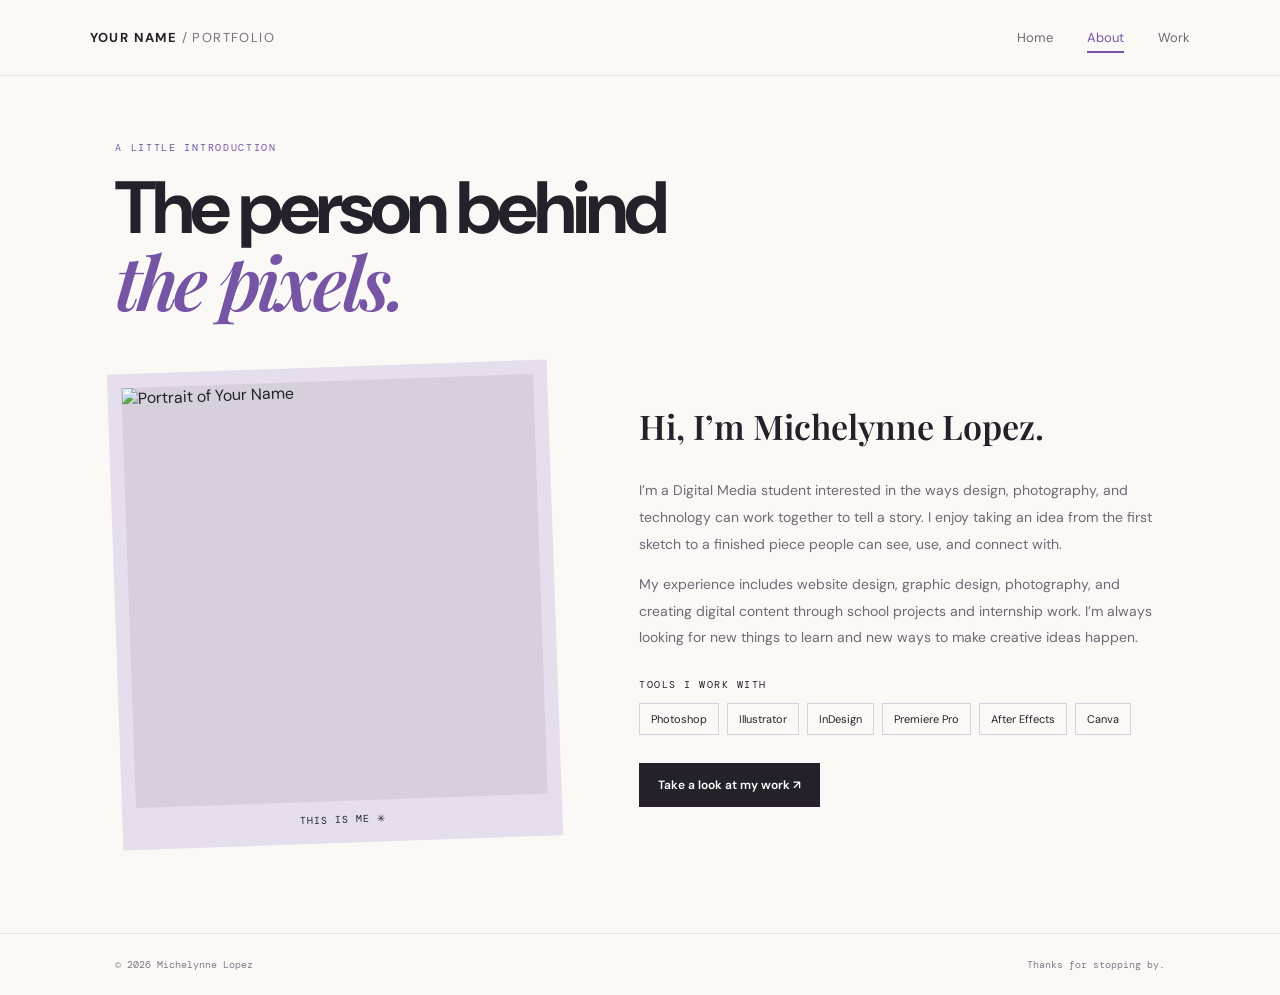
==== about.html @ b55308dc "Assets and Template Assets and Template" ====
<!DOCTYPE html>
<html lang="en">
<head><meta charset="UTF-8"><meta name="viewport" content="width=device-width, initial-scale=1.0"><title>About | Your Name</title><link rel="stylesheet" href="style.css"></head>
<body>
  <header class="site-header"><a class="brand" href="index.html">YOUR NAME<span> / PORTFOLIO</span></a><nav class="nav" aria-label="Main navigation"><a href="index.html">Home</a><a class="active" href="about.html">About</a><a href="work.html">Work</a></nav></header>
  <main class="page-wrap">
    <p class="eyebrow">A LITTLE INTRODUCTION</p><h1 class="page-title">The person behind<br><span>the pixels.</span></h1>
    <section class="about-layout">
      <div class="about-image"><img src="images/about-me.jpg" alt="Portrait of Your Name"><span class="image-caption">THIS IS ME ✳</span></div>
      <div class="about-copy">
        <h2>Hi, I’m Michelynne Lopez.</h2>
        <p>I’m a Digital Media student interested in the ways design, photography, and technology can work together to tell a story. I enjoy taking an idea from the first sketch to a finished piece people can see, use, and connect with.</p>
        <p>My experience includes website design, graphic design, photography, and creating digital content through school projects and internship work. I’m always looking for new things to learn and new ways to make creative ideas happen.</p>
        <h3>TOOLS I WORK WITH</h3>
        <div class="tool-list"><span>Photoshop</span><span>Illustrator</span><span>InDesign</span><span>Premiere Pro</span><span>After Effects</span><span>Canva</span></div>
        <a class="button button-dark" href="work.html">Take a look at my work ↗</a>
      </div>
    </section>
  </main>
  <footer class="site-footer"><span>© 2026 Michelynne Lopez</span><span>Thanks for stopping by.</span></footer>
</body>
</html>
---- style.css ----
@import url('https://fonts.googleapis.com/css2?family=DM+Mono:wght@400;500&family=DM+Sans:wght@400;500;600;700&family=Playfair+Display:ital,wght@0,600;0,700;1,600;1,700&display=swap');

:root{--ink:#25212b;--muted:#77717e;--paper:#fbf9f6;--purple:#7655a5;--lilac:#e9e0f4;--line:#e8e2e9}
*{box-sizing:border-box}html{scroll-behavior:smooth}body{margin:0;background:var(--paper);color:var(--ink);font-family:'DM Sans',sans-serif}a{color:inherit;text-decoration:none}.site-header{height:76px;padding:0 7%;display:flex;align-items:center;justify-content:space-between;border-bottom:1px solid var(--line);background:rgba(251,249,246,.94)}.brand{font-size:13px;font-weight:700;letter-spacing:1.4px}.brand span{font-weight:400;color:var(--muted)}.nav{display:flex;align-items:center;gap:34px}.nav a{font-size:13px;color:#6e6874;position:relative;padding:9px 0;transition:color .2s}.nav a:after{content:'';position:absolute;left:0;bottom:2px;width:0;height:2px;background:var(--purple);transition:width .2s}.nav a:hover,.nav a.active{color:var(--purple)}.nav a:hover:after,.nav a.active:after{width:100%}
.hero{padding:76px 9% 90px;display:flex;align-items:center;justify-content:space-between;gap:7%;min-height:570px}.hero-copy{flex:1;max-width:510px}.eyebrow,.card-type,.category-info>span,.project-card span{font-family:'DM Mono',monospace;font-size:10px;letter-spacing:1.7px;color:var(--purple)}h1,h2,h3,p{margin-top:0}.hero h1,.page-title{font-size:clamp(52px,7vw,88px);line-height:.98;letter-spacing:-4px;margin:22px 0}.hero h1 span,.page-title span{font-family:'Playfair Display',serif;font-style:italic;color:var(--purple);font-weight:600}.intro,.page-intro{max-width:450px;color:#6f6975;line-height:1.8;font-size:15px}.button-row{display:flex;align-items:center;gap:25px;margin-top:30px}.button{display:inline-flex;align-items:center;gap:18px;padding:14px 19px;font-size:12px;font-weight:600}.button-dark{background:var(--ink);color:white;transition:background .2s,transform .2s}.button-dark:hover{background:var(--purple);transform:translateY(-2px)}.text-link{font-size:12px;font-weight:600;border-bottom:1px solid #bcb3c3;padding-bottom:5px}.text-link:hover{color:var(--purple)}
.hero-board{position:relative;flex:1;max-width:500px;height:390px;background:#f0ebf3;border-radius:4px;overflow:hidden;background-image:radial-gradient(#d7cbdc 1px,transparent 1px);background-size:17px 17px}.polaroid{position:absolute;width:205px;padding:10px 10px 14px;background:white;box-shadow:0 12px 30px #40334b20}.polaroid img{width:100%;height:145px;object-fit:cover;background:#ddd}.polaroid p{font-family:'Playfair Display',serif;font-size:14px;margin:9px 2px 0}.polaroid p span{float:right;font:8px 'DM Mono',monospace;color:#8a8290;margin-top:4px}.polaroid-one{left:9%;top:10%}.polaroid-two{right:8%;top:38%}.tilt-left{transform:rotate(-7deg)}.tilt-right{transform:rotate(6deg)}.mini-note{position:absolute;left:7%;bottom:8%;font:10px/1.7 'DM Mono',monospace;color:var(--purple);transform:rotate(-8deg)}.sticker{position:absolute;right:8%;top:8%;border:1px solid var(--purple);border-radius:50%;width:83px;height:83px;display:flex;align-items:center;justify-content:center;text-align:center;font:9px/1.5 'DM Mono',monospace;color:var(--purple);transform:rotate(10deg)}.adobe-strip{position:absolute;left:31%;bottom:7%;display:flex;align-items:center;gap:6px;background:white;padding:9px 12px;box-shadow:0 5px 20px #40334b15}.app-chip{width:25px;height:25px;display:grid;place-items:center;color:white;font:bold 12px Arial;border-radius:4px}.ps{background:#173b68}.ai{background:#8a451c}.pr{background:#4c367f}.id{background:#963b68}.app-caption{font:8px/1.35 'DM Mono',monospace;color:#777;margin-left:5px}
.featured-section{padding:65px 9%;background:#f2eef4}.section-heading{display:flex;align-items:end;justify-content:space-between;margin-bottom:28px}.section-heading h2{font:600 34px 'Playfair Display',serif;margin:8px 0 0}.featured-row{display:flex;gap:18px}.feature-card{position:relative;flex:1;min-height:220px;padding:24px;display:flex;flex-direction:column;justify-content:space-between;transition:transform .2s}.feature-card:hover{transform:translateY(-5px)}.feature-lilac{background:#ded2ec}.feature-peach{background:#f1d9cf}.feature-yellow{background:#f0e5b9}.card-number,.card-type{font:10px 'DM Mono',monospace}.feature-card h3{font:600 27px/1.08 'Playfair Display',serif;margin:20px 0}.card-arrow{align-self:flex-end;font-size:20px}
.page-wrap{padding:65px 9% 90px;min-height:75vh}.page-title{font-size:clamp(48px,6vw,74px);margin:18px 0}.page-intro{margin-bottom:35px}.about-layout{display:flex;align-items:center;gap:8%;margin-top:45px}.about-image{position:relative;flex:1;max-width:440px;background:#e7deed;padding:14px;transform:rotate(-2deg)}.about-image img{display:block;width:100%;height:420px;object-fit:cover;background:#d8cfdd}.image-caption{display:block;text-align:center;padding:12px 0 3px;font:10px 'DM Mono',monospace;letter-spacing:1px}.about-copy{flex:1;max-width:520px}.about-copy h2{font:600 34px 'Playfair Display',serif}.about-copy p{font-size:14px;line-height:1.9;color:#6f6975}.about-copy h3{font:10px 'DM Mono',monospace;letter-spacing:1.5px;margin:27px 0 12px}.tool-list{display:flex;flex-wrap:wrap;gap:8px;margin-bottom:28px}.tool-list span{border:1px solid #d9d0df;padding:8px 11px;font-size:11px}
.work-categories{display:flex;flex-direction:column;gap:18px}.work-category{display:flex;min-height:220px;background:#f0ebf3;transition:transform .2s}.work-category:hover{transform:translateX(5px)}.category-image{width:37%;min-height:220px;background:#e3dce8}.category-image img{width:100%;height:100%;min-height:220px;object-fit:cover}.category-info{padding:27px 35px;display:flex;flex:1;flex-direction:column;align-items:flex-start;justify-content:center}.category-info h2{font:600 30px 'Playfair Display',serif;margin:9px 0}.category-info p{font-size:13px;color:#77717e;margin:0 0 14px}.category-info b{font-size:11px;color:var(--purple)}.photo-category{background:#f2e6e0}.graphic-category{background:#f2edcf}.internship-category{background:#e4e9e1}
.back-link{display:inline-block;font-size:12px;color:var(--purple);margin-bottom:36px}.back-link:hover{text-decoration:underline}.project-grid{display:flex;flex-wrap:wrap;gap:22px}.project-card{display:flex;flex-direction:column;flex:1 1 290px;max-width:calc(50% - 11px);background:white;border:1px solid var(--line)}.project-card img{width:100%;height:230px;object-fit:cover;background:#e5dfe8}.project-card>div{padding:22px}.project-card h2{font:600 23px 'Playfair Display',serif;margin:9px 0}.project-card p{font-size:13px;line-height:1.7;color:#77717e}.project-card a{font-size:11px;color:var(--purple);font-weight:700}.photo-gallery{display:flex;flex-wrap:wrap;gap:14px}.photo-gallery a{flex:1 1 28%;min-width:190px;height:260px;overflow:hidden;background:#e5dfe8}.photo-gallery img{width:100%;height:100%;object-fit:cover;transition:transform .35s}.photo-gallery a:hover img{transform:scale(1.04)}
.site-footer{display:flex;justify-content:space-between;gap:15px;padding:24px 9%;border-top:1px solid var(--line);font:10px 'DM Mono',monospace;color:#827b88}.site-footer a:hover{color:var(--purple)}
@media(max-width:760px){.site-header{height:auto;min-height:70px;padding:17px 6%;gap:15px;flex-wrap:wrap}.nav{gap:20px}.hero{padding:55px 7%;flex-direction:column;align-items:stretch}.hero-board{width:100%;max-width:none;height:350px}.featured-section,.page-wrap{padding-left:7%;padding-right:7%}.featured-row{flex-direction:column}.feature-card{min-height:180px}.about-layout{flex-direction:column;align-items:stretch}.about-image{max-width:100%}.about-image img{height:330px}.work-category{flex-direction:column}.category-image{width:100%;height:190px}.category-image img{min-height:190px;max-height:190px}.project-card{max-width:100%}.photo-gallery a{flex-basis:42%}.section-heading{align-items:flex-start;gap:20px;flex-direction:column}.site-footer{padding-left:7%;padding-right:7%;flex-wrap:wrap}}
@media(max-width:420px){.brand{font-size:11px}.nav{width:100%;justify-content:flex-start}.hero h1{font-size:58px}.polaroid{width:175px}.polaroid img{height:120px}.hero-board{height:315px}.adobe-strip{left:23%}.photo-gallery a{flex-basis:100%}.button-row{align-items:flex-start;flex-direction:column;gap:18px}}
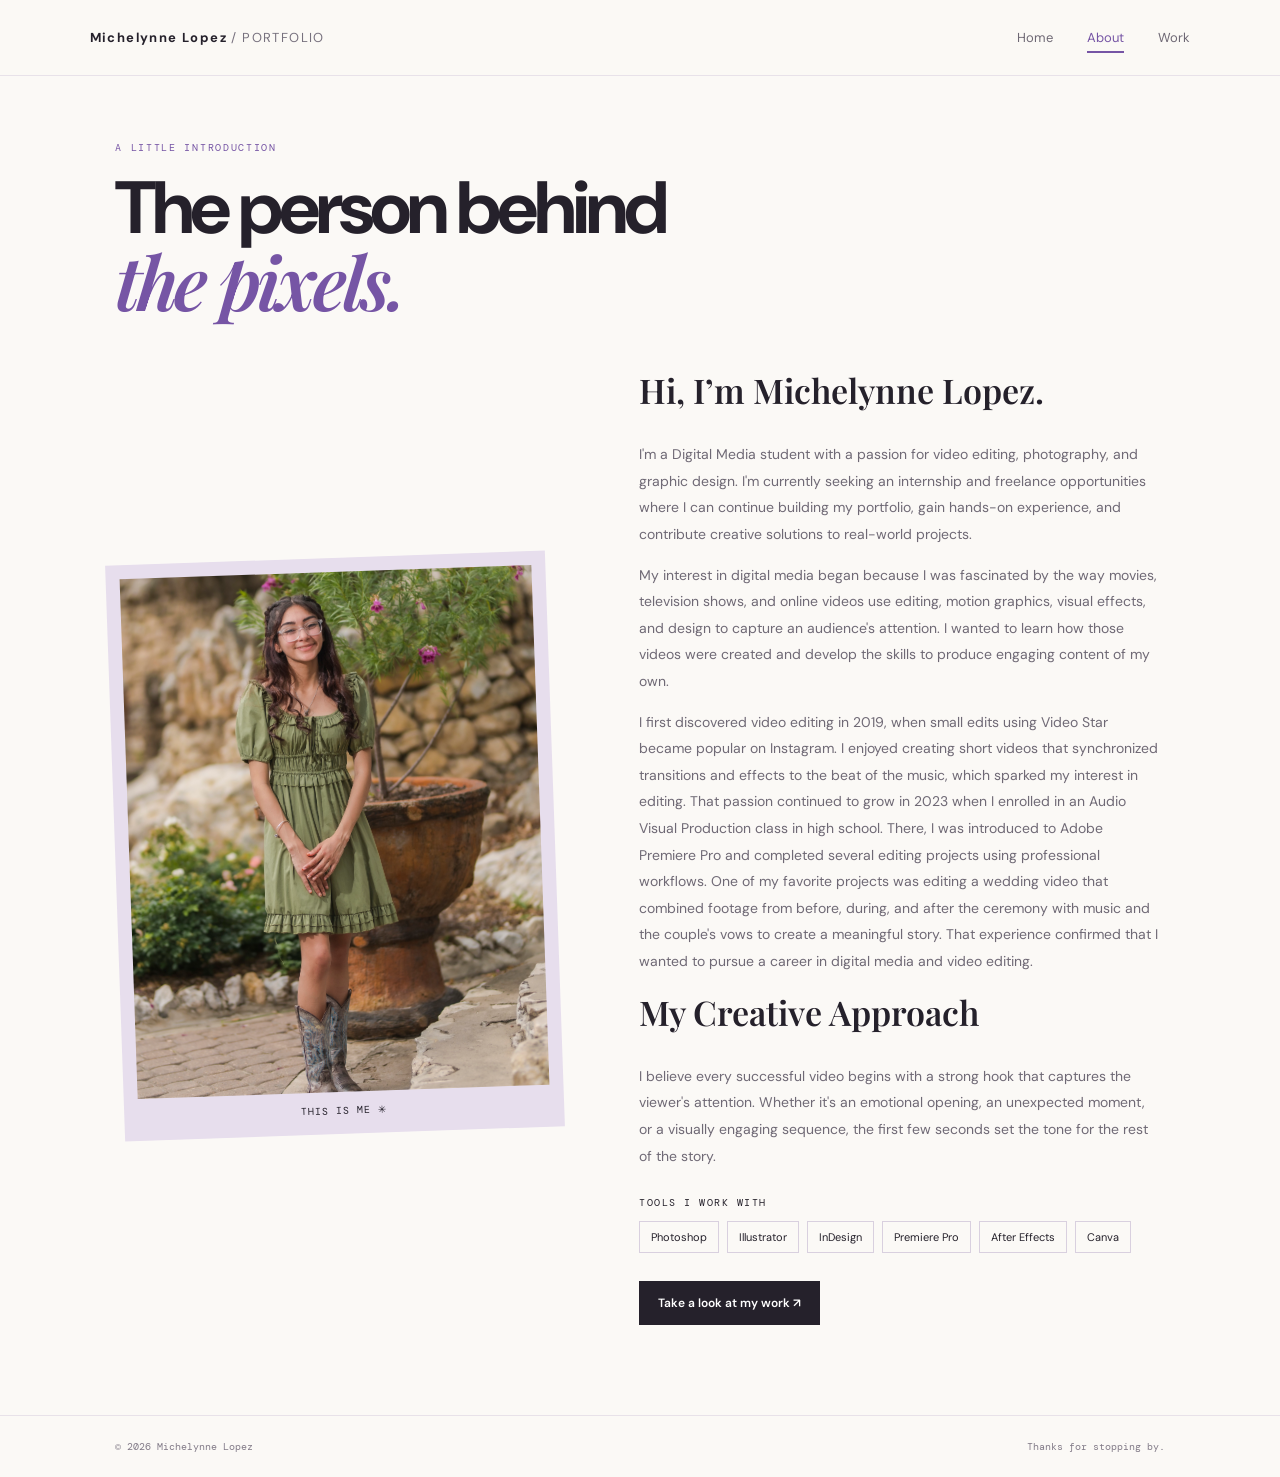
==== commit 694d35ab: "Added Images" ====
--- a/about.html
+++ b/about.html
@@ -1,16 +1,23 @@
 <!DOCTYPE html>
 <html lang="en">
-<head><meta charset="UTF-8"><meta name="viewport" content="width=device-width, initial-scale=1.0"><title>About | Your Name</title><link rel="stylesheet" href="style.css"></head>
+<head>
+  <meta charset="UTF-8"><meta name="viewport" content="width=device-width, initial-scale=1.0">
+  <title>About | Michelynne Lopez</title><link rel="stylesheet" href="style.css"></head>
 <body>
-  <header class="site-header"><a class="brand" href="index.html">YOUR NAME<span> / PORTFOLIO</span></a><nav class="nav" aria-label="Main navigation"><a href="index.html">Home</a><a class="active" href="about.html">About</a><a href="work.html">Work</a></nav></header>
+  <header class="site-header">
+    <a class="brand" href="index.html">Michelynne Lopez<span> / PORTFOLIO</span></a>
+    <nav class="nav" aria-label="Main navigation"><a href="index.html">Home</a><a class="active" href="about.html">About</a><a href="work.html">Work</a></nav></header>
   <main class="page-wrap">
     <p class="eyebrow">A LITTLE INTRODUCTION</p><h1 class="page-title">The person behind<br><span>the pixels.</span></h1>
     <section class="about-layout">
-      <div class="about-image"><img src="images/about-me.jpg" alt="Portrait of Your Name"><span class="image-caption">THIS IS ME ✳</span></div>
+      <div class="about-image"><img src="Assets/ExtraAssets/Me.jpeg" alt="Portrait of Your Name"><span class="image-caption">THIS IS ME ✳</span></div>
       <div class="about-copy">
         <h2>Hi, I’m Michelynne Lopez.</h2>
-        <p>I’m a Digital Media student interested in the ways design, photography, and technology can work together to tell a story. I enjoy taking an idea from the first sketch to a finished piece people can see, use, and connect with.</p>
-        <p>My experience includes website design, graphic design, photography, and creating digital content through school projects and internship work. I’m always looking for new things to learn and new ways to make creative ideas happen.</p>
+        <p>I'm a Digital Media student with a passion for video editing, photography, and graphic design. I'm currently seeking an internship and freelance opportunities where I can continue building my portfolio, gain hands-on experience, and contribute creative solutions to real-world projects.</p>
+        <p>My interest in digital media began because I was fascinated by the way movies, television shows, and online videos use editing, motion graphics, visual effects, and design to capture an audience's attention. I wanted to learn how those videos were created and develop the skills to produce engaging content of my own.</p>
+        <p>I first discovered video editing in 2019, when small edits using Video Star became popular on Instagram. I enjoyed creating short videos that synchronized transitions and effects to the beat of the music, which sparked my interest in editing. That passion continued to grow in 2023 when I enrolled in an Audio Visual Production class in high school. There, I was introduced to Adobe Premiere Pro and completed several editing projects using professional workflows. One of my favorite projects was editing a wedding video that combined footage from before, during, and after the ceremony with music and the couple's vows to create a meaningful story. That experience confirmed that I wanted to pursue a career in digital media and video editing.</p>
+        <h2>My Creative Approach</h2>
+        <p>I believe every successful video begins with a strong hook that captures the viewer's attention. Whether it's an emotional opening, an unexpected moment, or a visually engaging sequence, the first few seconds set the tone for the rest of the story.</p>
         <h3>TOOLS I WORK WITH</h3>
         <div class="tool-list"><span>Photoshop</span><span>Illustrator</span><span>InDesign</span><span>Premiere Pro</span><span>After Effects</span><span>Canva</span></div>
         <a class="button button-dark" href="work.html">Take a look at my work ↗</a>
--- a/style.css
+++ b/style.css
@@ -1,13 +1,470 @@
 @import url('https://fonts.googleapis.com/css2?family=DM+Mono:wght@400;500&family=DM+Sans:wght@400;500;600;700&family=Playfair+Display:ital,wght@0,600;0,700;1,600;1,700&display=swap');
 
-:root{--ink:#25212b;--muted:#77717e;--paper:#fbf9f6;--purple:#7655a5;--lilac:#e9e0f4;--line:#e8e2e9}
-*{box-sizing:border-box}html{scroll-behavior:smooth}body{margin:0;background:var(--paper);color:var(--ink);font-family:'DM Sans',sans-serif}a{color:inherit;text-decoration:none}.site-header{height:76px;padding:0 7%;display:flex;align-items:center;justify-content:space-between;border-bottom:1px solid var(--line);background:rgba(251,249,246,.94)}.brand{font-size:13px;font-weight:700;letter-spacing:1.4px}.brand span{font-weight:400;color:var(--muted)}.nav{display:flex;align-items:center;gap:34px}.nav a{font-size:13px;color:#6e6874;position:relative;padding:9px 0;transition:color .2s}.nav a:after{content:'';position:absolute;left:0;bottom:2px;width:0;height:2px;background:var(--purple);transition:width .2s}.nav a:hover,.nav a.active{color:var(--purple)}.nav a:hover:after,.nav a.active:after{width:100%}
-.hero{padding:76px 9% 90px;display:flex;align-items:center;justify-content:space-between;gap:7%;min-height:570px}.hero-copy{flex:1;max-width:510px}.eyebrow,.card-type,.category-info>span,.project-card span{font-family:'DM Mono',monospace;font-size:10px;letter-spacing:1.7px;color:var(--purple)}h1,h2,h3,p{margin-top:0}.hero h1,.page-title{font-size:clamp(52px,7vw,88px);line-height:.98;letter-spacing:-4px;margin:22px 0}.hero h1 span,.page-title span{font-family:'Playfair Display',serif;font-style:italic;color:var(--purple);font-weight:600}.intro,.page-intro{max-width:450px;color:#6f6975;line-height:1.8;font-size:15px}.button-row{display:flex;align-items:center;gap:25px;margin-top:30px}.button{display:inline-flex;align-items:center;gap:18px;padding:14px 19px;font-size:12px;font-weight:600}.button-dark{background:var(--ink);color:white;transition:background .2s,transform .2s}.button-dark:hover{background:var(--purple);transform:translateY(-2px)}.text-link{font-size:12px;font-weight:600;border-bottom:1px solid #bcb3c3;padding-bottom:5px}.text-link:hover{color:var(--purple)}
-.hero-board{position:relative;flex:1;max-width:500px;height:390px;background:#f0ebf3;border-radius:4px;overflow:hidden;background-image:radial-gradient(#d7cbdc 1px,transparent 1px);background-size:17px 17px}.polaroid{position:absolute;width:205px;padding:10px 10px 14px;background:white;box-shadow:0 12px 30px #40334b20}.polaroid img{width:100%;height:145px;object-fit:cover;background:#ddd}.polaroid p{font-family:'Playfair Display',serif;font-size:14px;margin:9px 2px 0}.polaroid p span{float:right;font:8px 'DM Mono',monospace;color:#8a8290;margin-top:4px}.polaroid-one{left:9%;top:10%}.polaroid-two{right:8%;top:38%}.tilt-left{transform:rotate(-7deg)}.tilt-right{transform:rotate(6deg)}.mini-note{position:absolute;left:7%;bottom:8%;font:10px/1.7 'DM Mono',monospace;color:var(--purple);transform:rotate(-8deg)}.sticker{position:absolute;right:8%;top:8%;border:1px solid var(--purple);border-radius:50%;width:83px;height:83px;display:flex;align-items:center;justify-content:center;text-align:center;font:9px/1.5 'DM Mono',monospace;color:var(--purple);transform:rotate(10deg)}.adobe-strip{position:absolute;left:31%;bottom:7%;display:flex;align-items:center;gap:6px;background:white;padding:9px 12px;box-shadow:0 5px 20px #40334b15}.app-chip{width:25px;height:25px;display:grid;place-items:center;color:white;font:bold 12px Arial;border-radius:4px}.ps{background:#173b68}.ai{background:#8a451c}.pr{background:#4c367f}.id{background:#963b68}.app-caption{font:8px/1.35 'DM Mono',monospace;color:#777;margin-left:5px}
-.featured-section{padding:65px 9%;background:#f2eef4}.section-heading{display:flex;align-items:end;justify-content:space-between;margin-bottom:28px}.section-heading h2{font:600 34px 'Playfair Display',serif;margin:8px 0 0}.featured-row{display:flex;gap:18px}.feature-card{position:relative;flex:1;min-height:220px;padding:24px;display:flex;flex-direction:column;justify-content:space-between;transition:transform .2s}.feature-card:hover{transform:translateY(-5px)}.feature-lilac{background:#ded2ec}.feature-peach{background:#f1d9cf}.feature-yellow{background:#f0e5b9}.card-number,.card-type{font:10px 'DM Mono',monospace}.feature-card h3{font:600 27px/1.08 'Playfair Display',serif;margin:20px 0}.card-arrow{align-self:flex-end;font-size:20px}
-.page-wrap{padding:65px 9% 90px;min-height:75vh}.page-title{font-size:clamp(48px,6vw,74px);margin:18px 0}.page-intro{margin-bottom:35px}.about-layout{display:flex;align-items:center;gap:8%;margin-top:45px}.about-image{position:relative;flex:1;max-width:440px;background:#e7deed;padding:14px;transform:rotate(-2deg)}.about-image img{display:block;width:100%;height:420px;object-fit:cover;background:#d8cfdd}.image-caption{display:block;text-align:center;padding:12px 0 3px;font:10px 'DM Mono',monospace;letter-spacing:1px}.about-copy{flex:1;max-width:520px}.about-copy h2{font:600 34px 'Playfair Display',serif}.about-copy p{font-size:14px;line-height:1.9;color:#6f6975}.about-copy h3{font:10px 'DM Mono',monospace;letter-spacing:1.5px;margin:27px 0 12px}.tool-list{display:flex;flex-wrap:wrap;gap:8px;margin-bottom:28px}.tool-list span{border:1px solid #d9d0df;padding:8px 11px;font-size:11px}
-.work-categories{display:flex;flex-direction:column;gap:18px}.work-category{display:flex;min-height:220px;background:#f0ebf3;transition:transform .2s}.work-category:hover{transform:translateX(5px)}.category-image{width:37%;min-height:220px;background:#e3dce8}.category-image img{width:100%;height:100%;min-height:220px;object-fit:cover}.category-info{padding:27px 35px;display:flex;flex:1;flex-direction:column;align-items:flex-start;justify-content:center}.category-info h2{font:600 30px 'Playfair Display',serif;margin:9px 0}.category-info p{font-size:13px;color:#77717e;margin:0 0 14px}.category-info b{font-size:11px;color:var(--purple)}.photo-category{background:#f2e6e0}.graphic-category{background:#f2edcf}.internship-category{background:#e4e9e1}
-.back-link{display:inline-block;font-size:12px;color:var(--purple);margin-bottom:36px}.back-link:hover{text-decoration:underline}.project-grid{display:flex;flex-wrap:wrap;gap:22px}.project-card{display:flex;flex-direction:column;flex:1 1 290px;max-width:calc(50% - 11px);background:white;border:1px solid var(--line)}.project-card img{width:100%;height:230px;object-fit:cover;background:#e5dfe8}.project-card>div{padding:22px}.project-card h2{font:600 23px 'Playfair Display',serif;margin:9px 0}.project-card p{font-size:13px;line-height:1.7;color:#77717e}.project-card a{font-size:11px;color:var(--purple);font-weight:700}.photo-gallery{display:flex;flex-wrap:wrap;gap:14px}.photo-gallery a{flex:1 1 28%;min-width:190px;height:260px;overflow:hidden;background:#e5dfe8}.photo-gallery img{width:100%;height:100%;object-fit:cover;transition:transform .35s}.photo-gallery a:hover img{transform:scale(1.04)}
-.site-footer{display:flex;justify-content:space-between;gap:15px;padding:24px 9%;border-top:1px solid var(--line);font:10px 'DM Mono',monospace;color:#827b88}.site-footer a:hover{color:var(--purple)}
-@media(max-width:760px){.site-header{height:auto;min-height:70px;padding:17px 6%;gap:15px;flex-wrap:wrap}.nav{gap:20px}.hero{padding:55px 7%;flex-direction:column;align-items:stretch}.hero-board{width:100%;max-width:none;height:350px}.featured-section,.page-wrap{padding-left:7%;padding-right:7%}.featured-row{flex-direction:column}.feature-card{min-height:180px}.about-layout{flex-direction:column;align-items:stretch}.about-image{max-width:100%}.about-image img{height:330px}.work-category{flex-direction:column}.category-image{width:100%;height:190px}.category-image img{min-height:190px;max-height:190px}.project-card{max-width:100%}.photo-gallery a{flex-basis:42%}.section-heading{align-items:flex-start;gap:20px;flex-direction:column}.site-footer{padding-left:7%;padding-right:7%;flex-wrap:wrap}}
+:root{
+    --ink:#25212b;
+    --muted:#77717e;
+    --paper:#fbf9f6;
+    --purple:#7655a5;
+    --lilac:#e9e0f4;
+    --line:#e8e2e9
+}
+
+*{box-sizing:border-box}
+
+html{
+    scroll-behavior:smooth
+}
+
+body{
+    margin:0;
+    background:var(--paper);
+    color:var(--ink);
+    font-family:'DM Sans',sans-serif
+}
+
+a{
+    color:inherit;
+    text-decoration:none
+}
+
+.site-header{
+    height:76px;
+    padding:0 7%;
+    display:flex;
+    align-items:center;
+    justify-content:space-between;
+    border-bottom:1px solid var(--line);
+    background:rgba(251,249,246,.94)
+
+}
+
+.brand{
+    font-size:13px;font-weight:700;
+    letter-spacing:1.4px
+}
+
+.brand span{
+    font-weight:400;
+    color:var(--muted)
+}
+
+.nav{display:flex;
+    align-items:center;
+    gap:34px
+}
+.nav a{
+    font-size:13px;
+    color:#6e6874;
+    position:relative;
+    padding:9px 0;
+    transition:color .2s
+}
+.nav a:after{
+    content:'';
+    position:absolute;
+    left:0;bottom:2px;
+    width:0;height:2px;
+    background:var(--purple);
+    transition:width .2s
+}
+.nav a:hover,.nav a.active{
+    color:var(--purple)
+}
+.nav a:hover:after,.nav a.active:after{
+    width:100%
+}
+
+.hero{
+    padding:76px 9% 90px;
+    display:flex;
+    align-items:center;
+    justify-content:space-between;
+    gap:7%;min-height:570px
+}
+.hero-copy{
+    flex:1;max-width:510px
+}
+.eyebrow,.card-type,.category-info>span,.project-card span{
+    font-family:'DM Mono',monospace;font-size:10px;
+    letter-spacing:1.7px;
+    color:var(--purple)
+}
+    h1,h2,h3,p{
+        margin-top:0
+    }
+    .hero h1,.page-title{
+        font-size:clamp(52px,7vw,88px);
+        line-height:.98;
+        letter-spacing:-4px;
+        margin:22px 0
+    }
+    .hero h1 span,.page-title span{
+        font-family:'Playfair Display',serif;
+        font-style:italic;
+        color:var(--purple);
+        font-weight:600
+    }
+    .intro,.page-intro{
+        max-width:450px;
+        color:#6f6975;
+        line-height:1.8;
+        font-size:15px}
+        .button-row{
+            display:flex;
+            align-items:center;
+            gap:25px;margin-top:30px
+        }
+        .button{
+            display:inline-flex;
+            align-items:center;
+            gap:18px;
+            padding:14px 19px;
+            font-size:12px;
+            font-weight:600
+        }
+        .button-dark{
+            background:var(--ink);
+            color:white;
+            transition:background .2s,transform .2s
+        }
+        .button-dark:hover{
+            background:var(--purple);
+            transform:translateY(-2px)
+        }
+        .text-link{
+            font-size:12px;
+            font-weight:600;
+            border-bottom:1px solid #bcb3c3;
+            padding-bottom:5px
+        }
+        .text-link:hover{
+            color:var(--purple)
+        }
+
+.hero-board{
+    position:relative;
+    flex:1;
+    max-width:500px;
+    height:390px;
+    background:#f0ebf3;
+    border-radius:4px;
+    overflow:hidden;
+    background-image:radial-gradient(#d7cbdc 1px,transparent 1px);
+    background-size:17px 17px
+}
+.polaroid{
+    position:absolute;
+    width:205px;
+    padding:10px 10px 14px;
+    background:white;
+    box-shadow:0 12px 30px #40334b20
+}
+.polaroid img{
+    width:100%;
+    height:145px;
+    object-fit:cover;
+    background:#ddd
+}
+.polaroid p{
+    font-family:'Playfair Display',serif;
+    font-size:14px;margin:9px 2px 0
+}
+.polaroid p span{
+    float:right;font:8px 'DM Mono',monospace;
+    color:#8a8290;
+    margin-top:4px
+}
+.polaroid-one{
+    left:9%;
+    top:10%
+}
+.polaroid-two{
+    right:8%;top:38%
+}
+.tilt-left{
+    transform:rotate(-7deg)
+}
+.tilt-right{
+    transform:rotate(6deg)
+}
+.mini-note{
+    position:absolute;
+    left:7%;
+    bottom:8%;
+    font:10px/1.7 'DM Mono',monospace;
+    color:var(--purple);
+    transform:rotate(-8deg)
+}
+.sticker{
+    position:absolute;
+    right:8%;
+    top:8%;
+    border:1px solid var(--purple);
+    border-radius:50%;
+    width:83px;
+    height:83px;
+    display:flex;
+    align-items:center;
+    justify-content:center;
+    text-align:center;
+    font:9px/1.5 'DM Mono',monospace;
+    color:var(--purple);
+    transform:rotate(10deg)
+}
+.adobe-strip{
+    position:absolute;
+    left:31%;
+    bottom:7%;
+    display:flex;
+    align-items:center;
+    gap:6px;
+    background:white;
+    padding:9px 12px;
+    box-shadow:0 5px 20px #40334b15
+}
+.app-chip{
+    width:25px;
+    height:25px;
+    display:grid;
+    place-items:center;
+    color:white;
+    font:bold 12px Arial;
+    border-radius:4px
+}
+.ps{background:#173b68}
+.ai{background:#8a451c}
+.pr{background:#4c367f}
+.id{background:#963b68}
+.app-caption{
+    font:8px/1.35 'DM Mono',monospace;
+    color:#777;
+    margin-left:5px
+}
+
+.featured-section{
+    padding:65px 9%;
+    background:#f2eef4
+}
+.section-heading{
+    display:flex;
+    align-items:end;
+    justify-content:space-between;
+    margin-bottom:28px
+}
+.section-heading h2{
+    font:600 34px 'Playfair Display',serif;
+    margin:8px 0 0
+}
+.featured-row{
+    display:flex;
+    gap:18px
+}
+.feature-card{
+    position:relative;
+    flex:1;
+    min-height:220px;
+    padding:24px;
+    display:flex;
+    flex-direction:column;
+    justify-content:space-between;
+    transition:transform .2s
+}
+.feature-card:hover{
+    transform:translateY(-5px)
+}
+.feature-lilac{
+    background:#ded2ec
+}
+.feature-peach{
+    background:#f1d9cf
+}
+.feature-yellow{
+    background:#f0e5b9
+}
+.card-number,.card-type{
+    font:10px 'DM Mono',monospace
+}
+.feature-card h3{
+    font:600 27px/1.08 'Playfair Display',serif;
+    margin:20px 0
+}
+.card-arrow{
+    align-self:flex-end;
+    font-size:20px
+}
+
+.page-wrap{
+    padding:65px 9% 90px;
+    min-height:75vh
+}
+.page-title{
+    font-size:clamp(48px,6vw,74px);
+    margin:18px 0
+}
+.page-intro{
+    margin-bottom:35px
+}
+.about-layout{
+    display:flex;
+    align-items:center;
+    gap:8%;
+    margin-top:45px
+}
+.about-image{
+    position:relative;
+    flex:1;
+    max-width:440px;
+    background:#e7deed;
+    padding:14px;
+    transform:rotate(-2deg)
+}
+.about-image img{
+    display:block;
+    width:100%;
+    height:520px;
+    object-fit:cover;
+    background:#d8cfdd
+}
+.image-caption{
+    display:block;
+    text-align:center;
+    padding:12px 0 3px;
+    font:10px 'DM Mono',monospace;
+    letter-spacing:1px
+}
+.about-copy{
+    flex:1;
+    max-width:520px
+}
+.about-copy h2{
+    font:600 34px 'Playfair Display',serif
+}
+.about-copy p{
+    font-size:14px;
+    line-height:1.9;
+    color:#6f6975
+}
+.about-copy h3{
+    font:10px 'DM Mono',monospace;
+    letter-spacing:1.5px;
+    margin:27px 0 12px
+}
+.tool-list{
+    display:flex;
+    flex-wrap:wrap;
+    gap:8px;
+    margin-bottom:28px
+}
+.tool-list span{
+    border:1px solid #d9d0df;
+    padding:8px 11px;
+    font-size:11px
+}
+
+.work-categories{
+    display:flex;
+    flex-direction:column;
+    gap:18px
+}
+.work-category{
+    display:flex;
+    min-height:220px;
+    background:#f0ebf3;
+    transition:transform .2s
+}
+.work-category:hover{
+    transform:translateX(5px)
+}
+.category-image{
+    width:37%;
+    min-height:220px;
+    background:#e3dce8
+}
+.category-image img{
+    width:100%;
+    height:100%;
+    min-height:220px;
+    object-fit:cover
+}
+.category-info{
+    padding:27px 35px;
+    display:flex;
+    flex:1;
+    flex-direction:column;
+    align-items:flex-start;
+    justify-content:center
+}
+.category-info h2{
+    font:600 30px 'Playfair Display',serif;
+    margin:9px 0
+}
+.category-info p{
+    font-size:13px;
+    color:#77717e;
+    margin:0 0 14px
+}
+.category-info b{
+    font-size:11px;
+    color:var(--purple)
+}
+.photo-category{
+    background:#f2e6e0
+}
+.graphic-category{
+    background:#f2edcf
+}
+.internship-category{
+    background:#e4e9e1
+}
+
+.back-link{
+    display:inline-block;
+    font-size:12px;
+    color:var(--purple);
+    margin-bottom:36px
+}
+.back-link:hover{
+    text-decoration:underline
+}
+.project-grid{
+    display:flex;
+    flex-wrap:wrap;
+    gap:22px
+}
+.project-card{
+    display:flex;
+    flex-direction:column;
+    flex:1 1 290px;
+    max-width:calc(50% - 11px);
+    background:white;
+    border:1px solid var(--line)
+}
+.project-card img{
+    width:100%;
+    height:230px;
+    object-fit:cover;
+    background:#e5dfe8
+}
+.project-card>div{
+    padding:22px
+}
+.project-card h2{
+    font:600 23px 'Playfair Display',serif;
+    margin:9px 0}.project-card p{font-size:13px;line-height:1.7;color:#77717e}.project-card a{font-size:11px;color:var(--purple);font-weight:700}.photo-gallery{display:flex;flex-wrap:wrap;gap:14px}.photo-gallery a{flex:1 1 28%;min-width:190px;height:260px;overflow:hidden;background:#e5dfe8}.photo-gallery img{width:100%;height:100%;object-fit:cover;transition:transform .35s}.photo-gallery a:hover img{transform:scale(1.04)}
+
+.site-footer{
+    display:flex;
+    justify-content:space-between;
+    gap:15px;
+    padding:24px 9%;
+    border-top:1px solid var(--line);
+    font:10px 'DM Mono',monospace;
+    color:#827b88
+}
+.site-footer a:hover{
+    color:var(--purple)
+}
+
+@media(max-width:760px){.site-header{height:auto;min-height:70px;padding:17px 6%;gap:15px;flex-wrap:wrap}.nav{gap:20px}.hero{padding:55px 7%;flex-direction:column;align-items:stretch}.hero-board{width:100%;max-width:none;height:350px}.featured-section,.page-wrap{padding-left:7%;padding-right:7%}.featured-row{flex-direction:column}.feature-card{min-height:180px}.about-layout{flex-direction:column;align-items:stretch}.about-image{max-width:50%;}.about-image img{height:330px;}.work-category{flex-direction:column}.category-image{width:100%;height:190px}.category-image img{min-height:190px;max-height:190px}.project-card{max-width:100%}.photo-gallery a{flex-basis:42%}.section-heading{align-items:flex-start;gap:20px;flex-direction:column}.site-footer{padding-left:7%;padding-right:7%;flex-wrap:wrap}}
+
 @media(max-width:420px){.brand{font-size:11px}.nav{width:100%;justify-content:flex-start}.hero h1{font-size:58px}.polaroid{width:175px}.polaroid img{height:120px}.hero-board{height:315px}.adobe-strip{left:23%}.photo-gallery a{flex-basis:100%}.button-row{align-items:flex-start;flex-direction:column;gap:18px}}
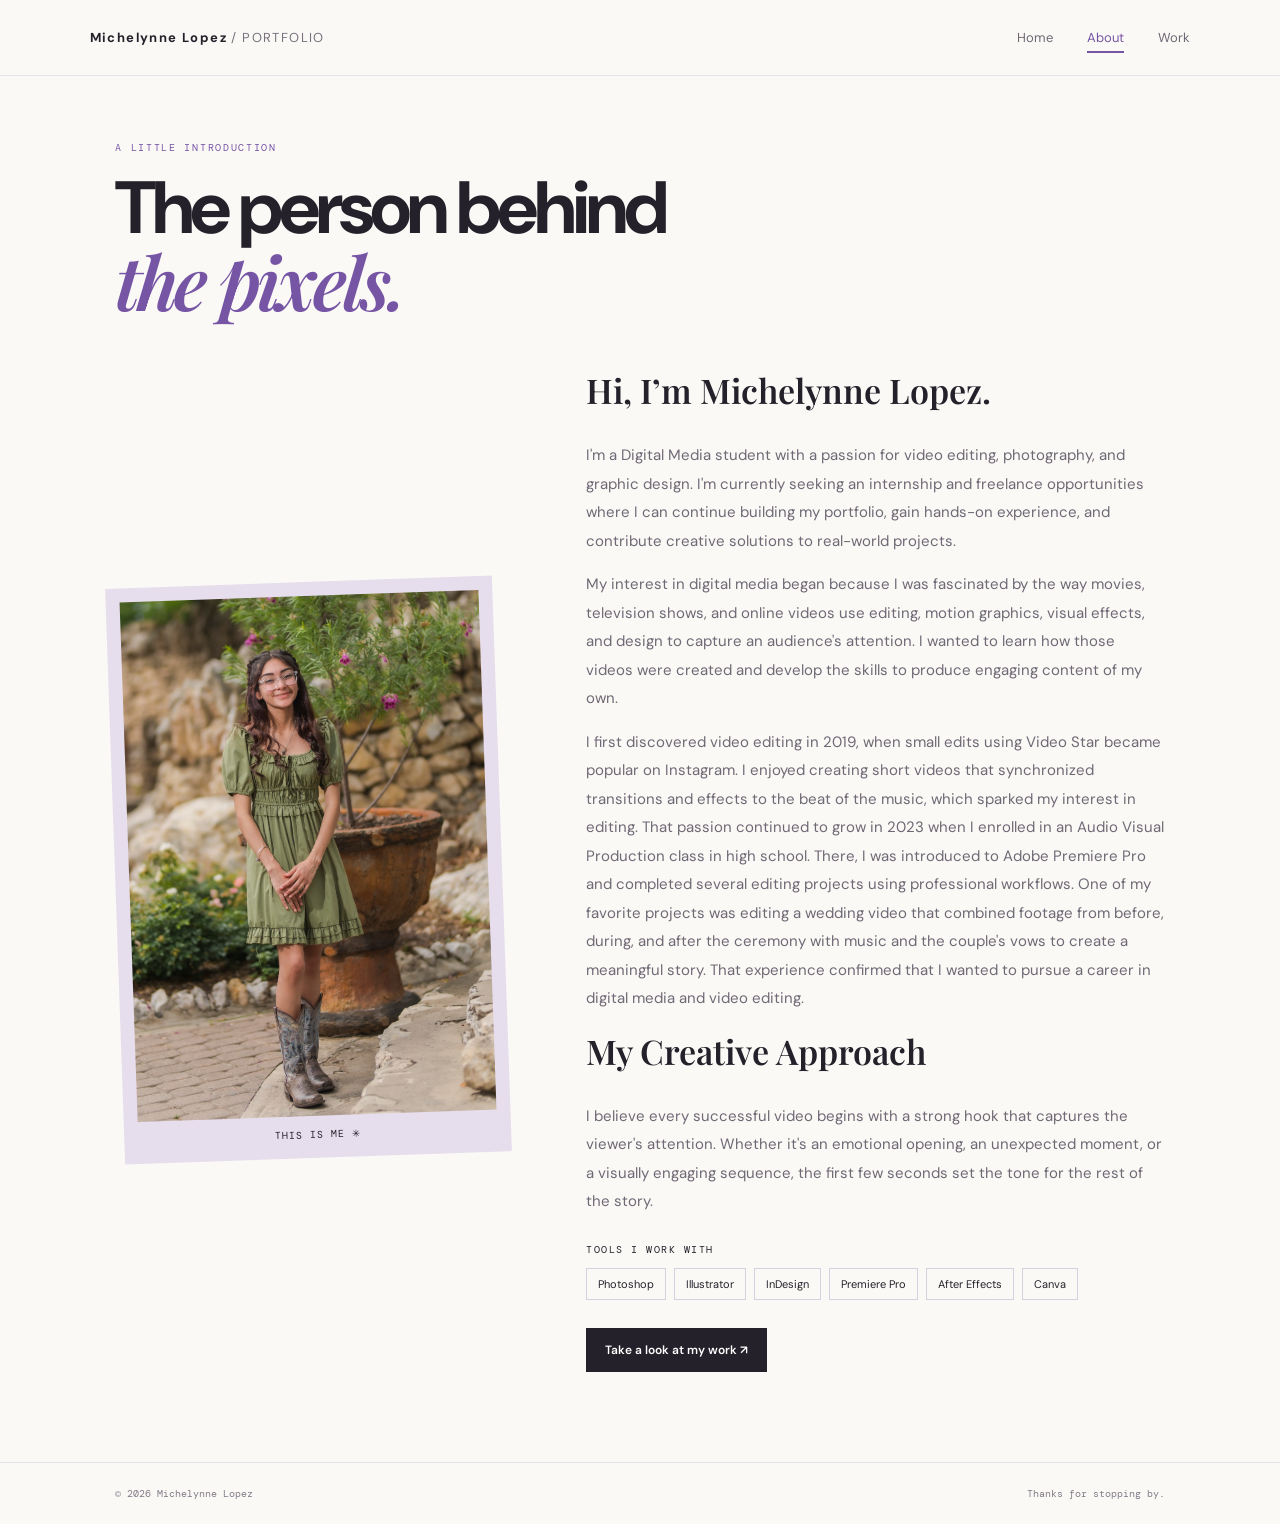
==== commit 79aa370c: "Portfolio for Video" ====
--- a/about.html
+++ b/about.html
@@ -6,11 +6,19 @@
 <body>
   <header class="site-header">
     <a class="brand" href="index.html">Michelynne Lopez<span> / PORTFOLIO</span></a>
-    <nav class="nav" aria-label="Main navigation"><a href="index.html">Home</a><a class="active" href="about.html">About</a><a href="work.html">Work</a></nav></header>
-  <main class="page-wrap">
-    <p class="eyebrow">A LITTLE INTRODUCTION</p><h1 class="page-title">The person behind<br><span>the pixels.</span></h1>
+    <nav class="nav" aria-label="Main navigation">
+      <a href="index.html">Home</a>
+      <a class="active" href="about.html">About</a>
+      <a href="work.html">Work</a>
+    </nav>
+  </header>
+  <main class="page-wrap about-page">
+    <p class="eyebrow">A LITTLE INTRODUCTION</p>
+    <h1 class="page-title">The person behind<br><span>the pixels.</span></h1>
     <section class="about-layout">
-      <div class="about-image"><img src="Assets/ExtraAssets/Me.jpeg" alt="Portrait of Your Name"><span class="image-caption">THIS IS ME ✳</span></div>
+      <div class="about-image">
+        <img src="Assets/ExtraAssets/Me.jpeg" alt="Portrait of Michelynne"><span class="image-caption">THIS IS ME ✳</span>
+      </div>
       <div class="about-copy">
         <h2>Hi, I’m Michelynne Lopez.</h2>
         <p>I'm a Digital Media student with a passion for video editing, photography, and graphic design. I'm currently seeking an internship and freelance opportunities where I can continue building my portfolio, gain hands-on experience, and contribute creative solutions to real-world projects.</p>
--- a/style.css
+++ b/style.css
@@ -1,470 +1,719 @@
 @import url('https://fonts.googleapis.com/css2?family=DM+Mono:wght@400;500&family=DM+Sans:wght@400;500;600;700&family=Playfair+Display:ital,wght@0,600;0,700;1,600;1,700&display=swap');
-
-:root{
-    --ink:#25212b;
-    --muted:#77717e;
-    --paper:#fbf9f6;
-    --purple:#7655a5;
-    --lilac:#e9e0f4;
-    --line:#e8e2e9
-}
-
-*{box-sizing:border-box}
-
-html{
-    scroll-behavior:smooth
-}
-
-body{
-    margin:0;
-    background:var(--paper);
-    color:var(--ink);
-    font-family:'DM Sans',sans-serif
-}
-
-a{
-    color:inherit;
-    text-decoration:none
-}
-
-.site-header{
-    height:76px;
-    padding:0 7%;
-    display:flex;
-    align-items:center;
-    justify-content:space-between;
-    border-bottom:1px solid var(--line);
-    background:rgba(251,249,246,.94)
-
-}
-
-.brand{
-    font-size:13px;font-weight:700;
-    letter-spacing:1.4px
-}
-
-.brand span{
-    font-weight:400;
-    color:var(--muted)
-}
-
-.nav{display:flex;
-    align-items:center;
-    gap:34px
-}
-.nav a{
-    font-size:13px;
-    color:#6e6874;
-    position:relative;
-    padding:9px 0;
-    transition:color .2s
-}
-.nav a:after{
-    content:'';
-    position:absolute;
-    left:0;bottom:2px;
-    width:0;height:2px;
-    background:var(--purple);
-    transition:width .2s
-}
-.nav a:hover,.nav a.active{
-    color:var(--purple)
-}
-.nav a:hover:after,.nav a.active:after{
-    width:100%
-}
-
-.hero{
-    padding:76px 9% 90px;
-    display:flex;
-    align-items:center;
-    justify-content:space-between;
-    gap:7%;min-height:570px
-}
-.hero-copy{
-    flex:1;max-width:510px
-}
-.eyebrow,.card-type,.category-info>span,.project-card span{
-    font-family:'DM Mono',monospace;font-size:10px;
-    letter-spacing:1.7px;
-    color:var(--purple)
-}
-    h1,h2,h3,p{
-        margin-top:0
-    }
-    .hero h1,.page-title{
-        font-size:clamp(52px,7vw,88px);
-        line-height:.98;
-        letter-spacing:-4px;
-        margin:22px 0
-    }
-    .hero h1 span,.page-title span{
-        font-family:'Playfair Display',serif;
-        font-style:italic;
-        color:var(--purple);
-        font-weight:600
-    }
-    .intro,.page-intro{
-        max-width:450px;
-        color:#6f6975;
-        line-height:1.8;
-        font-size:15px}
-        .button-row{
-            display:flex;
-            align-items:center;
-            gap:25px;margin-top:30px
-        }
-        .button{
-            display:inline-flex;
-            align-items:center;
-            gap:18px;
-            padding:14px 19px;
-            font-size:12px;
-            font-weight:600
-        }
-        .button-dark{
-            background:var(--ink);
-            color:white;
-            transition:background .2s,transform .2s
-        }
-        .button-dark:hover{
-            background:var(--purple);
-            transform:translateY(-2px)
-        }
-        .text-link{
-            font-size:12px;
-            font-weight:600;
-            border-bottom:1px solid #bcb3c3;
-            padding-bottom:5px
-        }
-        .text-link:hover{
-            color:var(--purple)
-        }
-
-.hero-board{
-    position:relative;
-    flex:1;
-    max-width:500px;
-    height:390px;
-    background:#f0ebf3;
-    border-radius:4px;
-    overflow:hidden;
-    background-image:radial-gradient(#d7cbdc 1px,transparent 1px);
-    background-size:17px 17px
-}
-.polaroid{
-    position:absolute;
-    width:205px;
-    padding:10px 10px 14px;
-    background:white;
-    box-shadow:0 12px 30px #40334b20
-}
-.polaroid img{
-    width:100%;
-    height:145px;
-    object-fit:cover;
-    background:#ddd
-}
-.polaroid p{
-    font-family:'Playfair Display',serif;
-    font-size:14px;margin:9px 2px 0
-}
-.polaroid p span{
-    float:right;font:8px 'DM Mono',monospace;
-    color:#8a8290;
-    margin-top:4px
-}
-.polaroid-one{
-    left:9%;
-    top:10%
-}
-.polaroid-two{
-    right:8%;top:38%
-}
-.tilt-left{
-    transform:rotate(-7deg)
-}
-.tilt-right{
-    transform:rotate(6deg)
-}
-.mini-note{
-    position:absolute;
-    left:7%;
-    bottom:8%;
-    font:10px/1.7 'DM Mono',monospace;
-    color:var(--purple);
-    transform:rotate(-8deg)
-}
-.sticker{
-    position:absolute;
-    right:8%;
-    top:8%;
-    border:1px solid var(--purple);
-    border-radius:50%;
-    width:83px;
-    height:83px;
-    display:flex;
-    align-items:center;
-    justify-content:center;
-    text-align:center;
-    font:9px/1.5 'DM Mono',monospace;
-    color:var(--purple);
-    transform:rotate(10deg)
-}
-.adobe-strip{
-    position:absolute;
-    left:31%;
-    bottom:7%;
-    display:flex;
-    align-items:center;
-    gap:6px;
-    background:white;
-    padding:9px 12px;
-    box-shadow:0 5px 20px #40334b15
-}
-.app-chip{
-    width:25px;
-    height:25px;
+/*Main*/
+:root {
+    --ink: #25212b;
+    --muted: #77717e;
+    --paper: #fbf9f6;
+    --purple: #7655a5;
+    --lilac: #e9e0f4;
+    --line: #e8e2e9;
+    --overlay: rgba(25, 22, 30, 0.88);
+  }
+  
+  * {
+    box-sizing: border-box;
+  }
+  
+  html {
+    scroll-behavior: smooth;
+  }
+  
+  body {
+    margin: 0;
+    background: var(--paper);
+    color: var(--ink);
+    font-family: 'DM Sans', sans-serif;
+  }
+  
+  a {
+    color: inherit;
+    text-decoration: none;
+  }
+  
+  h1, h2, h3, p {
+    margin-top: 0;
+  }
+  
+  /* HEADER + NAV */
+  
+  .site-header {
+    height: 76px;
+    padding: 0 7%;
+    display: flex;
+    align-items: center;
+    justify-content: space-between;
+    border-bottom: 1px solid var(--line);
+    background: rgba(251, 249, 246, 0.94);
+  }
+  
+  .brand {
+    font-size: 13px;
+    font-weight: 700;
+    letter-spacing: 1.4px;
+  }
+  
+  .brand span {
+    font-weight: 400;
+    color: var(--muted);
+  }
+  
+  .nav {
+    display: flex;
+    align-items: center;
+    gap: 34px;
+  }
+  
+  .nav a {
+    font-size: 13px;
+    color: #6e6874;
+    position: relative;
+    padding: 9px 0;
+    transition: color 0.2s;
+  }
+  
+  .nav a::after {
+    content: '';
+    position: absolute;
+    left: 0;
+    bottom: 2px;
+    width: 0;
+    height: 2px;
+    background: var(--purple);
+    transition: width 0.2s;
+  }
+  
+  .nav a:hover,
+  .nav a.active {
+    color: var(--purple);
+  }
+  
+  .nav a:hover::after,
+  .nav a.active::after {
+    width: 100%;
+  }
+  
+  /* HERO (HOME) */
+  
+  .hero {
+    padding: 76px 9% 90px;
+    display: flex;
+    align-items: center;
+    justify-content: space-between;
+    gap: 7%;
+    min-height: 570px;
+  }
+  
+  .hero-copy {
+    flex: 1;
+    max-width: 510px;
+  }
+  
+  .eyebrow,
+  .card-type,
+  .category-info > span,
+  .project-card span {
+    font-family: 'DM Mono', monospace;
+    font-size: 10px;
+    letter-spacing: 1.7px;
+    color: var(--purple);
+  }
+  
+  .hero h1,
+  .page-title {
+    font-size: clamp(52px, 7vw, 88px);
+    line-height: 0.98;
+    letter-spacing: -4px;
+    margin: 22px 0;
+  }
+  
+  .hero h1 span,
+  .page-title span {
+    font-family: 'Playfair Display', serif;
+    font-style: italic;
+    color: var(--purple);
+    font-weight: 600;
+  }
+  
+  .intro,
+  .page-intro {
+    max-width: 450px;
+    color: #6f6975;
+    line-height: 1.8;
+    font-size: 15px;
+  }
+  
+  .button-row {
+    display: flex;
+    align-items: center;
+    gap: 25px;
+    margin-top: 30px;
+  }
+  
+  .button {
+    display: inline-flex;
+    align-items: center;
+    gap: 18px;
+    padding: 14px 19px;
+    font-size: 12px;
+    font-weight: 600;
+  }
+  
+  .button-dark {
+    background: var(--ink);
+    color: white;
+    transition: background 0.2s, transform 0.2s;
+  }
+  
+  .button-dark:hover {
+    background: var(--purple);
+    transform: translateY(-2px);
+  }
+  
+  .text-link {
+    font-size: 12px;
+    font-weight: 600;
+    border-bottom: 1px solid #bcb3c3;
+    padding-bottom: 5px;
+  }
+  
+  .text-link:hover {
+    color: var(--purple);
+  }
+  
+  .hero-board {
+    position: relative;
+    flex: 1;
+    max-width: 600px;
+    height: 390px;
+    background: #f0ebf3;
+    border-radius: 4px;
+    overflow: hidden;
+    background-image: radial-gradient(#d7cbdc 1px, transparent 1px);
+    background-size: 17px 17px;
+  }
+  
+  .polaroid {
+    position: absolute;
+    width: 205px;
+    padding: 10px 10px 14px;
+    background: white;
+    box-shadow: 0 12px 30px #40334b20;
+  }
+  
+  .polaroid img {
+    width: 100%;
+    height: 145px;
+    object-fit: cover;
+    background: #ddd;
+  }
+  
+  .polaroid p {
+    font-family: 'Playfair Display', serif;
+    font-size: 14px;
+    margin: 9px 2px 0;
+  }
+  
+  .polaroid p span {
+    float: right;
+    font: 8px 'DM Mono', monospace;
+    color: #8a8290;
+    margin-top: 4px;
+  }
+  
+  .polaroid-one { left: 11%; top: 10%; }
+  .polaroid-two { right: 10%; top: 28%; }
+  
+  .tilt-left  { transform: rotate(-7deg); }
+  .tilt-right { transform: rotate(6deg); }
+  
+  .mini-note {
+    position: absolute;
+    left: 7%;
+    bottom: 8%;
+    font: 10px/1.7 'DM Mono', monospace;
+    color: var(--purple);
+    transform: rotate(-8deg);
+  }
+  
+  .sticker {
+    position: absolute;
+    right: 8%;
+    top: 8%;
+    border: 1px solid var(--purple);
+    border-radius: 50%;
+    width: 83px;
+    height: 83px;
+    display: flex;
+    align-items: center;
+    justify-content: center;
+    text-align: center;
+    font: 9px/1.5 'DM Mono', monospace;
+    color: var(--purple);
+    transform: rotate(10deg);
+  }
+  
+  .adobe-strip {
+    position: absolute;
+    left: 32%;
+    bottom: 7%;
+    display: flex;
+    align-items: center;
+    gap: 6px;
+    background: white;
+    padding: 9px 12px;
+    box-shadow: 0 5px 20px #40334b15;
+  }
+  
+  .app-chip {
+    width: 25px;
+    height: 25px;
+    display: grid;
+    place-items: center;
+    color: white;
+    font: bold 12px Arial;
+    border-radius: 4px;
+  }
+  
+  .ps { background: #173b68; }
+  .ai { background: #8a451c; }
+  .pr { background: #4c367f; }
+  .id { background: #963b68; }
+  
+  .app-caption {
+    font: 8px/1.35 'DM Mono', monospace;
+    color: #777;
+    margin-left: 5px;
+  }
+  
+   /* Featured Section */
+  
+  .featured-section {
+    padding: 65px 9%;
+    background: #f2eef4;
+  }
+  
+  .section-heading {
+    display: flex;
+    align-items: end;
+    justify-content: space-between;
+    margin-bottom: 28px;
+  }
+  
+  .section-heading h2 {
+    font: 600 34px 'Playfair Display', serif;
+    margin: 8px 0 0;
+  }
+  
+  .featured-row {
+    display: flex;
+    gap: 18px;
+  }
+  
+  .feature-card {
+    position: relative;
+    flex: 1;
+    min-height: 220px;
+    padding: 24px;
+    display: flex;
+    flex-direction: column;
+    justify-content: space-between;
+    transition: transform 0.2s;
+  }
+  
+  .feature-card:hover {
+    transform: translateY(-5px);
+  }
+  
+  .feature-lilac  { background: #ded2ec; }
+  .feature-peach  { background: #f1d9cf; }
+  .feature-yellow { background: #f0e5b9; }
+  
+  .card-number,
+  .card-type {
+    font: 10px 'DM Mono', monospace;
+  }
+  
+  .feature-card h3 {
+    font: 600 27px/1.08 'Playfair Display', serif;
+    margin: 20px 0;
+  }
+  
+  .card-arrow {
+    align-self: flex-end;
+    font-size: 20px;
+  }
+  
+  /* Page Laypout */
+  
+  .page-wrap {
+    padding: 65px 9% 90px;
+    min-height: 75vh;
+  }
+  
+  .page-title {
+    font-size: clamp(48px, 6vw, 74px);
+    margin: 18px 0;
+  }
+  
+  .page-intro {
+    margin-bottom: 35px;
+  }
+  
+  .back-link {
+    display: inline-block;
+    font-size: 12px;
+    color: var(--purple);
+    margin-bottom: 36px;
+  }
+  
+  .back-link:hover {
+    text-decoration: underline;
+  }
+  
+  /* ABOUT PAGE */
+  
+  .about-layout {
+    display: flex;
+    align-items: center;
+    gap: 8%;
+    margin-top: 45px;
+  }
+  
+  .about-image {
+    position: relative;
+    flex: 0 1 400px;
+    max-width: 400px;
+    background: #e7deed;
+    padding: 14px;
+    transform: rotate(-2deg);
+  }
+  
+  .about-image img {
+    display: block;
+    width: 100%;
+    height: 520px;
+    object-fit: cover;
+    background: #d8cfdd;
+  }
+  
+  .image-caption {
+    display: block;
+    text-align: center;
+    padding: 12px 0 3px;
+    font: 10px 'DM Mono', monospace;
+    letter-spacing: 1px;
+  }
+  
+  .about-copy {
+    flex: 1 1 600px;
+    max-width: 700px;
+  }
+  
+  .about-copy h2 {
+    font: 600 34px 'Playfair Display', serif;
+  }
+  
+  .about-copy p {
+    font-size: 15px;
+    line-height: 1.9;
+    color: #6f6975;
+  }
+  
+  .about-copy h3 {
+    font: 10px 'DM Mono', monospace;
+    letter-spacing: 1.5px;
+    margin: 27px 0 12px;
+  }
+  
+  .tool-list {
+    display: flex;
+    flex-wrap: wrap;
+    gap: 8px;
+    margin-bottom: 28px;
+  }
+  
+  .tool-list span {
+    border: 1px solid #d9d0df;
+    padding: 8px 11px;
+    font-size: 11px;
+  }
+  
+  /* WORK PAGE */
+  
+  .work-categories {
+    display: flex;
+    flex-direction: column;
+    gap: 18px;
+  }
+  
+  .work-category {
+    display: flex;
+    min-height: 220px;
+    background: #f0ebf3;
+    transition: transform 0.2s;
+  }
+  
+  .work-category:hover {
+    transform: translateX(5px);
+  }
+  
+  .category-image {
+    width: 37%;
+    min-height: 220px;
+    background: #e3dce8;
+  }
+  
+  .category-image img {
+    width: 100%;
+    height: 100%;
+    min-height: 220px;
+    object-fit: cover;
+  }
+  
+  .category-info {
+    padding: 27px 35px;
+    display: flex;
+    flex: 1;
+    flex-direction: column;
+    align-items: flex-start;
+    justify-content: center;
+  }
+  
+  .category-info h2 {
+    font: 600 30px 'Playfair Display', serif;
+    margin: 9px 0;
+  }
+  
+  .category-info p {
+    font-size: 13px;
+    color: #77717e;
+    margin: 0 0 14px;
+  }
+  
+  .category-info b {
+    font-size: 11px;
+    color: var(--purple);
+  }
+  
+  .photo-category      { background: #f2e6e0; }
+  .graphic-category    { background: #f2edcf; }
+  .internship-category { background: #e4e9e1; }
+  
+  /* SHARED PROJECT GRIDS + CARDS */
+  .project-grid{
     display:grid;
-    place-items:center;
-    color:white;
-    font:bold 12px Arial;
-    border-radius:4px
-}
-.ps{background:#173b68}
-.ai{background:#8a451c}
-.pr{background:#4c367f}
-.id{background:#963b68}
-.app-caption{
-    font:8px/1.35 'DM Mono',monospace;
-    color:#777;
-    margin-left:5px
-}
-
-.featured-section{
-    padding:65px 9%;
-    background:#f2eef4
-}
-.section-heading{
-    display:flex;
-    align-items:end;
-    justify-content:space-between;
-    margin-bottom:28px
-}
-.section-heading h2{
-    font:600 34px 'Playfair Display',serif;
-    margin:8px 0 0
-}
-.featured-row{
-    display:flex;
-    gap:18px
-}
-.feature-card{
-    position:relative;
-    flex:1;
-    min-height:220px;
-    padding:24px;
+    grid-template-columns:repeat(2,minmax(0,1fr));
+    gap:22px}
+
+  .project-card{
     display:flex;
     flex-direction:column;
-    justify-content:space-between;
-    transition:transform .2s
-}
-.feature-card:hover{
-    transform:translateY(-5px)
-}
-.feature-lilac{
-    background:#ded2ec
-}
-.feature-peach{
-    background:#f1d9cf
-}
-.feature-yellow{
-    background:#f0e5b9
-}
-.card-number,.card-type{
-    font:10px 'DM Mono',monospace
-}
-.feature-card h3{
-    font:600 27px/1.08 'Playfair Display',serif;
-    margin:20px 0
-}
-.card-arrow{
-    align-self:flex-end;
-    font-size:20px
-}
-
-.page-wrap{
-    padding:65px 9% 90px;
-    min-height:75vh
-}
-.page-title{
-    font-size:clamp(48px,6vw,74px);
-    margin:18px 0
-}
-.page-intro{
-    margin-bottom:35px
-}
-.about-layout{
-    display:flex;
-    align-items:center;
-    gap:8%;
-    margin-top:45px
-}
-.about-image{
-    position:relative;
-    flex:1;
-    max-width:440px;
-    background:#e7deed;
-    padding:14px;
-    transform:rotate(-2deg)
-}
-.about-image img{
+    min-width:0;
+    background:#fff;
+    border:1px solid var(--line);
+    cursor:pointer;
+    transition:transform .2s,box-shadow .2s}
+
+  .project-card:hover{
+    transform:translateY(-4px);
+    box-shadow:0 12px 28px rgba(64,51,75,.08)}
+
+  .project-card img, .project-card video{
     display:block;
-    width:100%;
-    height:520px;
-    object-fit:cover;
-    background:#d8cfdd
-}
-.image-caption{
-    display:block;
-    text-align:center;
-    padding:12px 0 3px;
-    font:10px 'DM Mono',monospace;
-    letter-spacing:1px
-}
-.about-copy{
-    flex:1;
-    max-width:520px
-}
-.about-copy h2{
-    font:600 34px 'Playfair Display',serif
-}
-.about-copy p{
-    font-size:14px;
-    line-height:1.9;
-    color:#6f6975
-}
-.about-copy h3{
-    font:10px 'DM Mono',monospace;
-    letter-spacing:1.5px;
-    margin:27px 0 12px
-}
-.tool-list{
-    display:flex;
-    flex-wrap:wrap;
-    gap:8px;
-    margin-bottom:28px
-}
-.tool-list span{
-    border:1px solid #d9d0df;
-    padding:8px 11px;
-    font-size:11px
-}
-
-.work-categories{
-    display:flex;
-    flex-direction:column;
-    gap:18px
-}
-.work-category{
-    display:flex;
-    min-height:220px;
-    background:#f0ebf3;
-    transition:transform .2s
-}
-.work-category:hover{
-    transform:translateX(5px)
-}
-.category-image{
-    width:37%;
-    min-height:220px;
-    background:#e3dce8
-}
-.category-image img{
-    width:100%;
-    height:100%;
-    min-height:220px;
-    object-fit:cover
-}
-.category-info{
-    padding:27px 35px;
-    display:flex;
-    flex:1;
-    flex-direction:column;
-    align-items:flex-start;
-    justify-content:center
-}
-.category-info h2{
-    font:600 30px 'Playfair Display',serif;
-    margin:9px 0
-}
-.category-info p{
-    font-size:13px;
-    color:#77717e;
-    margin:0 0 14px
-}
-.category-info b{
-    font-size:11px;
-    color:var(--purple)
-}
-.photo-category{
-    background:#f2e6e0
-}
-.graphic-category{
-    background:#f2edcf
-}
-.internship-category{
-    background:#e4e9e1
-}
-
-.back-link{
-    display:inline-block;
-    font-size:12px;
-    color:var(--purple);
-    margin-bottom:36px
-}
-.back-link:hover{
-    text-decoration:underline
-}
-.project-grid{
-    display:flex;
-    flex-wrap:wrap;
-    gap:22px
-}
-.project-card{
-    display:flex;
-    flex-direction:column;
-    flex:1 1 290px;
-    max-width:calc(50% - 11px);
-    background:white;
-    border:1px solid var(--line)
-}
-.project-card img{
     width:100%;
     height:230px;
     object-fit:cover;
-    background:#e5dfe8
-}
-.project-card>div{
-    padding:22px
-}
-.project-card h2{
+    background:#e5dfe8}
+
+  .project-card>div{
+    padding:22px}
+
+  .project-card h2{
     font:600 23px 'Playfair Display',serif;
-    margin:9px 0}.project-card p{font-size:13px;line-height:1.7;color:#77717e}.project-card a{font-size:11px;color:var(--purple);font-weight:700}.photo-gallery{display:flex;flex-wrap:wrap;gap:14px}.photo-gallery a{flex:1 1 28%;min-width:190px;height:260px;overflow:hidden;background:#e5dfe8}.photo-gallery img{width:100%;height:100%;object-fit:cover;transition:transform .35s}.photo-gallery a:hover img{transform:scale(1.04)}
-
-.site-footer{
+    margin:9px 0}
+
+  .project-card p{
+    font-size:13px;
+    line-height:1.6;
+    color:#77717e;
+    display:-webkit-box;
+    -webkit-line-clamp:3;
+    -webkit-box-orient:vertical;
+    overflow:hidden}
+
+  .project-card a{
+    font-size:11px;
+    color:var(--purple);
+    font-weight:700}
+ 
+  /* PHOTOGRAPHY GALLERY */
+  .photo-gallery{
+    display:grid;
+    grid-template-columns:repeat(3,minmax(0,1fr));
+    gap:14px;
+    margin-bottom:45px}
+
+  .photo-gallery a{
+    display:block;
+    min-width:0;
+    height:430px;
+    overflow:hidden;
+    background:#e5dfe8;
+    cursor:pointer}
+
+  .photo-gallery img{
+    display:block;
+    width:100%;
+    height:100%;
+    object-fit:cover;
+    transition:transform .35s}
+
+  .photo-gallery a:hover img{
+    transform:scale(1.04)}
+
+  /* ONE SHARED LIGHTBOX FOR ALL PROJECT TYPES */
+  .project-lightbox{
+    display:none;
+    position:fixed;inset:0;
+    z-index:9999;
+    background:var(--overlay);
+    justify-content:center;
+    align-items:center;
+    padding:40px 60px;
+    box-sizing:border-box}
+
+  .project-lightbox.active{display:flex}
+
+  .project-popup{
+    background:#fff;
+    width:100%;
+    max-width:1100px;
+    min-height:460px;
+    max-height:85vh;
+    display:grid;
+    grid-template-columns:minmax(0,1.4fr) minmax(300px,1fr);
+    border-radius:12px;
+    overflow:hidden;
+    position:relative;
+    box-shadow:0 25px 60px rgba(0,0,0,.35)}
+  
+  .project-preview{
+    background:#f2f0f3;
     display:flex;
-    justify-content:space-between;
-    gap:15px;
-    padding:24px 9%;
-    border-top:1px solid var(--line);
-    font:10px 'DM Mono',monospace;
-    color:#827b88
-}
-.site-footer a:hover{
-    color:var(--purple)
-}
-
-@media(max-width:760px){.site-header{height:auto;min-height:70px;padding:17px 6%;gap:15px;flex-wrap:wrap}.nav{gap:20px}.hero{padding:55px 7%;flex-direction:column;align-items:stretch}.hero-board{width:100%;max-width:none;height:350px}.featured-section,.page-wrap{padding-left:7%;padding-right:7%}.featured-row{flex-direction:column}.feature-card{min-height:180px}.about-layout{flex-direction:column;align-items:stretch}.about-image{max-width:50%;}.about-image img{height:330px;}.work-category{flex-direction:column}.category-image{width:100%;height:190px}.category-image img{min-height:190px;max-height:190px}.project-card{max-width:100%}.photo-gallery a{flex-basis:42%}.section-heading{align-items:flex-start;gap:20px;flex-direction:column}.site-footer{padding-left:7%;padding-right:7%;flex-wrap:wrap}}
-
-@media(max-width:420px){.brand{font-size:11px}.nav{width:100%;justify-content:flex-start}.hero h1{font-size:58px}.polaroid{width:175px}.polaroid img{height:120px}.hero-board{height:315px}.adobe-strip{left:23%}.photo-gallery a{flex-basis:100%}.button-row{align-items:flex-start;flex-direction:column;gap:18px}}
+    justify-content:center;
+    align-items:center;
+    padding:30px;
+    min-width:0;
+    min-height: 0}
+
+  #portfolioImage,#portfolioVideo{
+    display:block;
+    max-width:100%;
+    max-height:75vh;
+    width:auto;
+    height:auto;
+    object-fit:contain}
+
+  #portfolioVideo{
+    width:100%;
+    background:#111;
+    border-radius:4px}
+  
+    #portfolioImage[hidden],#portfolioVideo[hidden]{display:none}
+
+  .project-info{
+    padding:50px 40px;
+    display:flex;
+    flex-direction:column;
+    justify-content:center;
+    overflow-y:auto}
+
+  #portfolioCategory{
+    color:var(--purple);
+    font-size:12px;
+    letter-spacing:2px;
+    font-weight:600;
+    margin-bottom:14px;
+    font-family:'DM Mono',monospace}
+
+  #portfolioTitle{
+    color:var(--ink);
+    font-size:28px;
+    line-height:1.2;
+    margin:0 0 18px;
+    font-family:'Playfair Display',serif;
+    font-weight:600}
+
+  #portfolioDescription{
+    color:#716b77;
+    font-size:15px;
+    line-height:1.8}
+
+  .project-count{
+    color:#8a8490;
+    font-size:12px;
+    letter-spacing:2px;
+    margin-top:32px;
+    font-family:'DM Mono',monospace}
+
+  .lightbox-prev,.lightbox-next{
+    position:absolute;
+    top:50%;
+    transform:translateY(-50%);
+    color:white;
+    font-size:36px;
+    background:none;
+    border:0;
+    cursor:pointer;
+    padding:16px;
+    z-index:10;
+    transition:color .2s}
+
+  .lightbox-prev{
+    left:20px}
+
+  .lightbox-next{
+    right:20px}
+
+  .lightbox-prev:hover,.lightbox-next:hover{
+    color:#c9a9e5}
+
+  .lightbox-prev[hidden],.lightbox-next[hidden]{
+    display:none}
+
+  .project-close{
+    position:absolute;
+    top:12px;
+    right:18px;
+    z-index:20;
+    font-size:34px;
+    line-height:1;
+    color:#29232f;
+    background:none;
+    border:0;
+    cursor:pointer;
+    transition:color .2s}
+
+  .project-close:hover{
+    color:var(--purple)}
+
+  /* FOOTER */
+  
+  .site-footer {
+    display: flex;
+    justify-content: space-between;
+    gap: 15px;
+    padding: 24px 9%;
+    border-top: 1px solid var(--line);
+    font: 10px 'DM Mono', monospace;
+    color: #827b88;
+  }
+  
+  .site-footer a:hover {
+    color: var(--purple);
+  }
+
+  
+@media(max-width:760px){
+.site-header{height:auto;min-height:70px;padding:17px 6%;gap:15px;flex-wrap:wrap}.nav{gap:20px}.hero{padding:55px 7%;flex-direction:column;align-items:stretch}.hero-board{width:100%;max-width:none;height:350px}.featured-section,.page-wrap{padding-left:7%;padding-right:7%}.featured-row{flex-direction:column}.feature-card{min-height:180px}.about-layout{flex-direction:column;align-items:stretch}.about-image{max-width:50%}.about-image img{height:330px}.work-category{flex-direction:column}.category-image{width:100%;height:190px}.category-image img{min-height:190px;max-height:190px}.project-grid{grid-template-columns:1fr}.photo-gallery{grid-template-columns:repeat(2,minmax(0,1fr))}.photo-gallery a{height:360px}.section-heading{align-items:flex-start;gap:20px;flex-direction:column}.site-footer{padding-left:7%;padding-right:7%;flex-wrap:wrap}.project-lightbox{padding:55px 48px}.project-popup{grid-template-columns:1fr;max-height:88vh;overflow-y:auto}.project-preview{min-height:260px}.project-info{padding:28px}#portfolioImage,#portfolioVideo{max-height:45vh}.lightbox-prev{left:0}.lightbox-next{right:0}}
+@media(max-width:420px){.brand{font-size:11px}.nav{width:100%;justify-content:flex-start}.hero h1{font-size:58px}.polaroid{width:175px}.polaroid img{height:120px}.hero-board{height:315px}.adobe-strip{left:23%}.photo-gallery{grid-template-columns:1fr}.photo-gallery a{height:420px}.button-row{align-items:flex-start;flex-direction:column;gap:18px}.project-lightbox{padding:48px 38px}.project-preview{min-height:210px;padding:18px}.project-info{padding:24px}#portfolioTitle{font-size:24px}}
